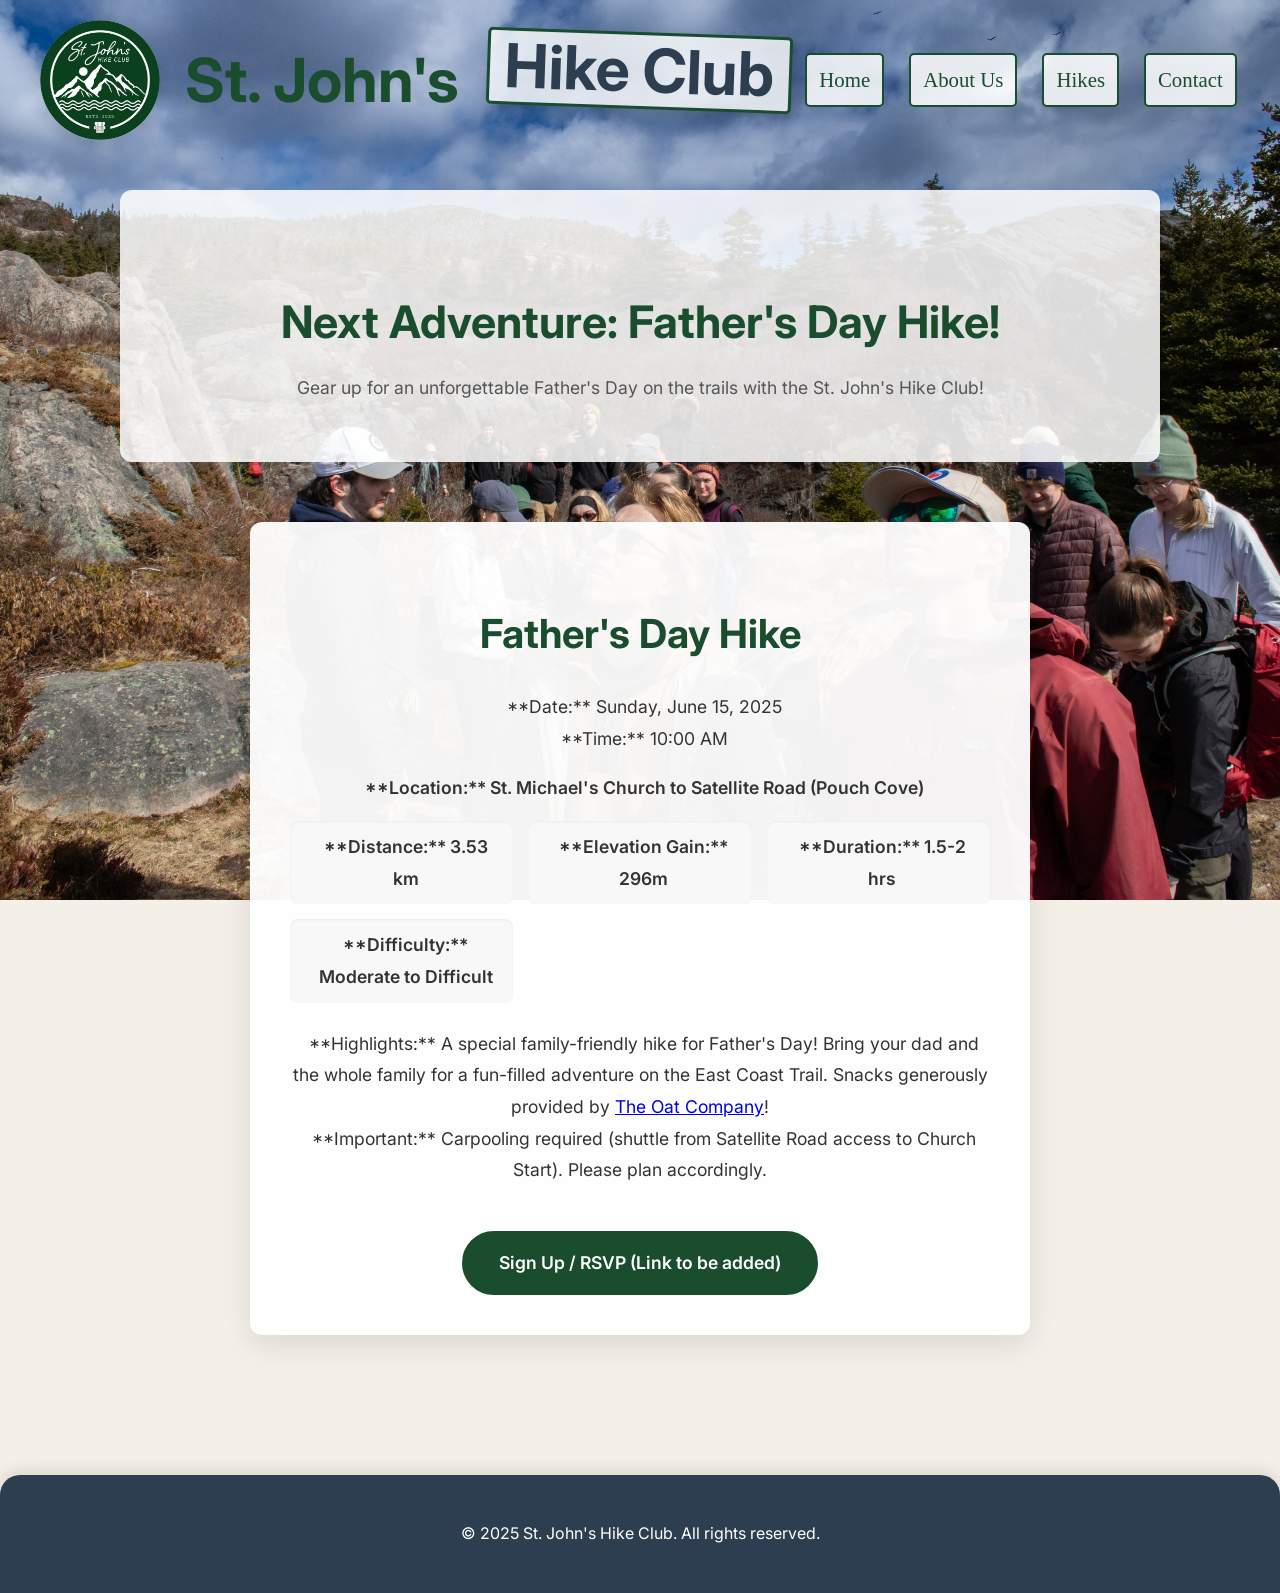
==== upcoming-hike.html @ 6f86ed7e "moved files into proper folder" ====
<!DOCTYPE html>
<html lang="en">
<head>
    <meta charset="UTF-8">
    <meta name="viewport" content="width=device-width, initial-scale=1.0">
    <title>Upcoming Hike - St. John's Hike Club</title>
    <link rel="stylesheet" href="style.css">
    <link rel="preconnect" href="https://fonts.googleapis.com">
    <link rel="preconnect" href="https://fonts.gstatic.com" crossorigin>
    <link href="https://fonts.googleapis.com/css2?family=Inter:wght@400;600;700&family=Permanent+Marker&display=swap" rel="stylesheet">
</head>
<body>
    <div class="page-wrapper" id="upcoming-hike-page">

        <header class="main-header">
    <div class="header-left">
        <a href="index.html" class="logo-link">
            <div class="logo" role="img" aria-label="St. John's Hike Club Logo"></div>
        </a>
        <div class="site-title">
            St. John's <span class="pop-text">Hike Club</span>
        </div>
    </div>
    <nav class="main-nav">
        <ul class="nav-links">
            <li><a href="index.html">Home</a></li>
            <li class="dropdown">
                <a href="our-team.html" class="dropbtn">About Us <i class="fas fa-chevron-down"></i></a>
                <div class="dropdown-content">
                    <a href="our-team.html">Our Team</a>
                    <a href="sponsors.html">Sponsors</a>
                </div>
            </li>
            <li class="dropdown">
                <a href="#" class="dropbtn">Hikes <i class="fas fa-chevron-down"></i></a>
                <div class="dropdown-content">
                    <a href="upcoming-hike.html">Upcoming Hike</a>
                    <a href="past-hikes.html">Past Hikes</a>
                    <a href="what-hikes-can-i-do.html">What Hikes Can I Do?</a>
                </div>
            </li>
            <li><a href="contact-us.html">Contact</a></li>
        </ul>
    </nav>
    <button class="menu-toggle" aria-label="Toggle navigation">
        <i class="fas fa-bars"></i>
    </button>
</header>

        <main>
            <section class="page-hero-section">
                <h2>Next Adventure: Father's Day Hike!</h2>
                <p>Gear up for an unforgettable Father's Day on the trails with the St. John's Hike Club!</p>
            </section>

            <section class="hike-details-section content-section">
                <div class="hike-info-card">
                    <h3>Father's Day Hike</h3>
                    <p class="hike-date-time">
                        <i class="icon-calendar"></i> **Date:** Sunday, June 15, 2025
                        <br>
                        <i class="icon-clock"></i> **Time:** 10:00 AM
                    </p>
                    <p class="hike-location">
                        <i class="icon-map-pin"></i> **Location:** St. Michael's Church to Satellite Road (Pouch Cove)
                    </p>
                    <ul class="hike-stats">
                        <li><i class="icon-compass"></i> **Distance:** 3.53 km</li>
                        <li><i class="icon-mountain"></i> **Elevation Gain:** 296m</li>
                        <li><i class="icon-duration"></i> **Duration:** 1.5-2 hrs</li>
                        <li><i class="icon-level"></i> **Difficulty:** Moderate to Difficult</li>
                    </ul>
                    <p class="hike-notes">
                        <i class="icon-info"></i> **Highlights:** A special family-friendly hike for Father's Day! Bring your dad and the whole family for a fun-filled adventure on the East Coast Trail. Snacks generously provided by <a href="https://www.oatcompany.com/" target="_blank">The Oat Company</a>!
                        <br>
                        <i class="icon-car"></i> **Important:** Carpooling required (shuttle from Satellite Road access to Church Start). Please plan accordingly.
                    </p>
                    <a href="https://docs.google.com/forms/d/1n0r9Js6r7krlbdeRx0V7zRt3oYnBGLpYGYvGn3ClTj8/edit" class="btn primary-btn">Sign Up / RSVP (Link to be added)</a>
                </div>
            </section>
        </main>

        <footer class="main-footer">
            <p>&copy; 2025 St. John's Hike Club. All rights reserved.</p>
        </footer>

    </div>

    <script src="script.js"></script>
</body>
</html>
---- style.css ----
/* --- Global Styles --- */
:root {
    --primary-green: #1a4d2e; /* Dark green from logo */
    --secondary-dark: #2c3e50; /* Dark for nav/footer */
    --accent-beige: #f4f0e7; /* Beige from poster inspiration */
    --text-dark: #1a1a1a;
    --text-light: #ffffff;
    --light-grey: #f8f8f8;
}

body {
    margin: 0;
    font-family: 'Inter', sans-serif;
    line-height: 1.6;
    color: var(--text-dark);
}

h1, h2, h3, h4, h5, h6 {
    font-family: 'Inter', sans-serif;
    color: var(--text-dark);
    font-weight: 700;
}

/* --- Page Wrapper for Backgrounds --- */
.page-wrapper {
    position: relative;
    min-height: 100vh;
    display: flex;
    flex-direction: column;
    justify-content: space-between;

    background-size: cover;
    background-position: center center;
    background-repeat: no-repeat;
    background-attachment: fixed;
    background-color: var(--accent-beige); /* Fallback background color if image is not found */
}

/* Ensure main content and footer are visible and stack correctly */
main {
    position: relative;
    z-index: 1;
    flex-grow: 1;
}

.main-footer {
    position: relative;
    z-index: 1;
}

/* --- Specific Page Backgrounds --- */
#home-page {
    background-image: url('images/homepage.JPG'); /* */
}

#team-page {
    background-image: url('images/exec_team1.JPG'); /* */
}

#sponsors-page {
    background-image: url('images/sponsors1.JPG'); /* */
}

#upcoming-hike-page {
    background-image: url('images/upcoming_hike.JPG'); /* */
}

#past-hikes-page {
    /* Optional: Add a specific background image for past hikes if you have one */
     background-image: url('images/past-hikes.JPG');
}

#what-hikes-page {
    /* Optional: Add a specific background image for "What Hikes Can I Do?" page */
     background-image: url('images/what_hikes_bg.JPG');
}

#contact-page {
    background-image: url('images/contact_us.JPG'); /* */
}
#what-hikes-can-i-do {
    background-image: url('images/past_hikes.JPG');
}

/* --- Header and Banner Styling --- */
.main-header {
    background-color: transparent;
    display: flex;
    justify-content: space-between;
    align-items: center;
    padding: 20px 40px;
    position: relative;
    z-index: 100;
}

.header-left {
    display: flex;
    align-items: center;
}

.logo {
    background-image: url('images/stjohns_hike_club_logo.png');
    background-size: cover;
    background-position: center;
    height: 120px; /* Increased from 100px */
    width: 120px; /* Increased from 100px */
    margin-right: 25px;
    border-radius: 50%;
    box-shadow: 0 5px 15px rgba(0,0,0,0.1);
}

.site-title {
    margin: 0;
    font-family: 'Inter', sans-serif;
    font-size: 3.8em;
    font-weight: 700;
    line-height: 1;
    color: var(--primary-green);
    position: relative;
    display: inline-block;
}

.site-title .pop-text {
    color: var(--secondary-dark);
    background-color: rgba(255, 255, 255, 0.8);
    padding: 5px 15px;
    border: 3px solid var(--primary-green);
    border-radius: 5px;
    box-shadow: 5px 5px 15px rgba(0,0,0,0.15);
    position: relative;
    left: 15px;
    top: -10px;
    transform: rotate(2deg);
    display: inline-block;
    cursor: pointer; /* Indicate it's clickable */
    transition: transform 0.3s ease, background-color 0.3s ease, color 0.3s ease, border-color 0.3s ease; /* Add transitions */
}

.site-title .pop-text:hover {
    transform: rotate(0deg) scale(1.05); /* Straighten and slightly enlarge */
    background-color: var(--primary-green); /* Change background to green */
    color: var(--accent-beige); /* Change text to beige */
    border-color: var(--secondary-dark); /* Change border color */
    box-shadow: 0 8px 20px rgba(0,0,0,0.25); /* More pronounced shadow */
}

/* --- Navigation Bar Styling --- */
.main-nav {
    margin:auto;
}

.nav-links {
    list-style: none;
    margin: 0;
    padding: 0;
    display: flex;
    align-items: center;
}

.nav-links li {
    margin-left: 25px;
    position: relative;
}

.nav-links a {
    font-family: 'Permanent Marker', cursive; /* Already set, but confirming */
    font-size: 1.3em;
    color: var(--primary-green); /* Changed to dark green for better visibility */
    text-decoration: none;
    padding: 8px 12px;
    display: block;
    font-weight: 400;
    transition: color 0.3s ease, transform 0.3s ease, background-color 0.3s ease, border-color 0.3s ease;
    border: 2px solid var(--primary-green);
    border-radius: 5px;
    background-color: rgba(255, 255, 255, 0.85); /* More opaque background for better contrast */
}

.nav-links a:hover, .nav-links a:focus {
    color: var(--accent-beige); /* Changed to primary green on hover */
    background-color: var(--primary-green); /* Changed background to beige on hover */
    transform: translateY(-2px);
}

/* Dropdown specific styles */
.dropdown-content {
    background-color: var(--secondary-dark);
    min-width: 180px;
    box-shadow: 0px 8px 16px 0px rgba(0,0,0,0.4);
    border-radius: 8px;
    overflow: hidden;
    left: 0;
    top: 100%;
    display: none;
    position: absolute;
    z-index: 1;
}

.dropdown-content a {
    font-family: 'Permanent Marker', cursive; /* Changed to Permanent Marker */
    color: var(--accent-beige); /* Changed to beige */
    padding: 10px 18px;
    font-size: 1.1em; /* Slightly larger for dropdown consistency */
    text-align: left;
    white-space: nowrap;
    background-color: rgba(44, 62, 80, 0.8); /* Slightly transparent background for dropdown items */
    border-bottom: 1px solid rgba(26, 77, 46, 0.3); /* Subtle separator */
}

.dropdown-content a:hover {
    background-color: var(--primary-green);
    color: var(--text-light); /* Keep text light on hover */
    transform: none;
}

.dropdown:hover .dropdown-content {
    display: block;
}

/* Mobile Navigation Toggle (Hamburger) */
.menu-toggle {
    display: none;
    background: none;
    border: none;
    color: var(--secondary-dark);
    font-size: 2.5em;
    cursor: pointer;
    z-index: 200;
}

/* --- Hero Section Styling (Homepage) --- */
.hero-section {
    text-align: center;
    padding: 80px 20px;
    background-color: rgba(255, 255, 255, 0.85);
    margin-bottom: 30px;
    box-shadow: 0 8px 20px rgba(0,0,0,0.1);
    border-radius: 12px;
    margin: 50px auto;
    max-width: 1000px;
    position: relative;
    overflow: hidden;
    z-index: 2;
}

.hero-section h2 {
    font-size: 3.5em;
    margin-bottom: 25px;
    line-height: 1.1;
    color: var(--primary-green);
}

.hero-section p {
    font-size: 1.3em;
    max-width: 750px;
    margin: 0 auto 50px auto;
    color: #444;
}

/* --- Button Styling --- */
.btn {
    display: inline-block;
    padding: 16px 35px;
    border-radius: 35px;
    text-decoration: none;
    font-weight: 600;
    transition: all 0.3s ease;
    margin: 0 12px;
    white-space: nowrap;
    font-size: 1.1em;
}

.primary-btn {
    background-color: var(--primary-green);
    color: var(--text-light);
    border: 2px solid var(--primary-green);
}

.primary-btn:hover {
    background-color: #113620;
    border-color: #113620;
    transform: translateY(-3px);
    box-shadow: 0 6px 12px rgba(26, 77, 46, 0.4);
}

.secondary-btn {
    background-color: transparent;
    color: var(--primary-green);
    border: 2px solid var(--primary-green);
}

.secondary-btn:hover {
    background-color: var(--primary-green);
    color: var(--text-light);
    transform: translateY(-3px);
    box-shadow: 0 6px 12px rgba(0,0,0,0.15);
}

/* --- Page Hero Section (for inner pages like Our Team, Sponsors, Hikes) --- */
.page-hero-section {
    text-align: center;
    padding: 60px 20px;
    background-color: rgba(255, 255, 255, 0.85);
    margin:  30px auto; /* Increased top margin to push it down for contact-us */
    max-width: 1000px;
    border-radius: 12px;
    box-shadow: 0 4px 10px rgba(0,0,0,0.05);
    z-index: 2;
}

.page-hero-section h2 {
    font-size: 2.8em;
    margin-bottom: 15px;
    color: var(--primary-green);
}

.page-hero-section p {
    font-size: 1.1em;
    max-width: 700px;
    margin: 0 auto;
    color: #555;
}

/* --- General Content Section for Consistency --- */
.content-section {
    max-width: 1200px; /* Adjust as needed */
    margin: 60px auto; /* Consistent top/bottom margin */
    padding: 0 20px;
    position: relative;
    z-index: 2;
}

/* --- Team Members Grid --- */
.team-members-grid {
    display: grid;
    grid-template-columns: repeat(3, minmax(280px, 1fr));
    gap: 30px;
    position: relative;
    z-index: 2;
}

.team-member-card {
    background-color: rgba(255, 255, 255, 0.95);
    padding: 20px;
    border-radius: 12px;
    box-shadow: 0 5px 15px rgba(0,0,0,0.08);
    text-align: center;
    transition: transform 0.3s ease, box-shadow 0.3s ease;
    display: flex;
    flex-direction: column;
    align-items: center;
    justify-content: space-between;
    min-height: 380px;
    z-index: 3;
}

.team-member-card:hover {
    transform: translateY(-5px);
    box-shadow: 0 8px 20px rgba(0,0,0,0.12);
}

.member-photo {
    width: 160px;
    height: 160px;
    border-radius: 50%;
    object-fit: cover;
    margin-bottom: 20px;
    border: 5px solid var(--primary-green);
    box-shadow: 0 0 0 6px rgba(26, 77, 46, 0.15);
}

.card-content {
    display: flex;
    flex-direction: column;
    align-items: center;
    flex-grow: 1;
    justify-content: center;
}

.team-member-card h3 {
    font-size: 1.6em;
    margin-top: 0;
    margin-bottom: 5px;
    color: var(--primary-green);
}

.member-title {
    font-weight: 600;
    color: var(--secondary-dark);
    margin-bottom: 10px;
    font-size: 1em;
}

.member-blurb {
    font-size: 0.9em;
    color: #666;
    line-height: 1.5;
    margin-top: auto;
    padding-top: 15px;
    border-top: 1px solid var(--light-grey);
    width: 100%;
}

/* --- Sponsors Grid --- */
.sponsors-grid {
    display: grid;
    grid-template-columns: repeat(auto-fit, minmax(300px, 1fr));
    gap: 40px;
    position: relative;
    z-index: 2;
}

.sponsor-card {
    background-color: rgba(255, 255, 255, 0.95);
    padding: 30px;
    border-radius: 12px;
    box-shadow: 0 5px 15px rgba(0,0,0,0.08);
    text-align: center;
    transition: transform 0.3s ease, box-shadow 0.3s ease;
    display: flex;
    flex-direction: column;
    align-items: center;
    justify-content: space-between;
    min-height: 380px;
    z-index: 3;
}

.sponsor-card:hover {
    transform: translateY(-5px);
    box-shadow: 0 8px 20px rgba(0,0,0,0.12);
}

.sponsor-logo {
    max-width: 180px;
    max-height: 120px;
    object-fit: contain;
    margin-bottom: 25px;
    border-radius: 8px;
    box-shadow: 0 2px 8px rgba(0,0,0,0.05);
}

.sponsor-card h3 {
    font-size: 2em;
    margin-top: 0;
    margin-bottom: 15px;
    color: var(--primary-green);
}

.sponsor-blurb {
    font-size: 1.1em;
    color: #555;
    line-height: 1.6;
    margin-top: auto;
    padding-top: 20px;
    border-top: 1px solid var(--light-grey);
    width: 100%;
    text-align: left;
}

.sponsor-card .btn {
    margin-top: 25px;
}

/* --- Past Hikes List --- */
.past-hikes-list {
    display: flex;
    flex-direction: column;
    gap: 40px;
    position: relative;
    z-index: 2;
}

.hike-card {
    background-color: rgba(255, 255, 255, 0.95);
    border-radius: 12px;
    box-shadow: 0 5px 15px rgba(0,0,0,0.08);
    display: flex;
    align-items: flex-start;
    overflow: hidden;
    transition: transform 0.3s ease, box-shadow 0.3s ease;
}

.hike-card:hover {
    transform: translateY(-5px);
    box-shadow: 0 8px 20px rgba(0,0,0,0.12);
}

.hike-image-placeholder {
    flex-shrink: 0;
    width: 280px;
    height: 200px;
    background-color: #e0e0e0;
    display: flex;
    justify-content: center;
    align-items: center;
    font-size: 1.2em;
    color: #666;
    position: relative;
    overflow: hidden;
    background-size: cover;
    background-position: center;
    /* Example: background-image: url('../images/hike_signalhill.JPG'); */
}

.hike-image-placeholder img {
    width: 100%;
    height: 100%;
    object-fit: cover;
}

.hike-date-overlay {
    position: absolute;
    bottom: 10px;
    right: 10px;
    background-color: rgba(0, 0, 0, 0.6);
    color: white;
    padding: 5px 10px;
    border-radius: 5px;
    font-size: 0.9em;
    font-weight: 600;
}

.hike-details {
    flex-grow: 1;
    padding: 25px 30px;
    text-align: left;
}

.hike-details h3 {
    font-size: 1.8em;
    margin-top: 0;
    margin-bottom: 10px;
    color: var(--primary-green);
}

.hike-location {
    font-weight: 600;
    color: var(--secondary-dark);
    margin-bottom: 10px;
    font-size: 1em;
}

.hike-meta {
    font-size: 0.9em;
    color: #777;
    margin-bottom: 15px;
    line-height: 1.4;
}

.hike-description {
    font-size: 1em;
    color: #444;
    line-height: 1.6;
    margin-bottom: 0;
}

/* --- Upcoming Hike Page Specifics --- */
.hike-details-section {
    display: flex;
    justify-content: center;
    align-items: center;
    padding: 40px 20px;
    min-height: calc(100vh - 200px); /* Adjust based on header/footer height */
    position: relative;
    z-index: 2;
}

.hike-info-card {
    background-color: rgba(255, 255, 255, 0.95);
    border-radius: 12px;
    box-shadow: 0 10px 30px rgba(0,0,0,0.1);
    padding: 40px;
    max-width: 700px;
    text-align: center;
}

.hike-info-card h3 {
    font-size: 2.5em;
    color: var(--primary-green);
    margin-bottom: 25px;
}

.hike-info-card p,
.hike-info-card ul {
    font-size: 1.1em;
    color: #333;
    line-height: 1.8;
    margin-bottom: 15px;
}

.hike-info-card ul {
    list-style: none;
    padding: 0;
    margin-bottom: 25px;
    display: grid;
    grid-template-columns: repeat(auto-fit, minmax(180px, 1fr));
    gap: 15px;
}

.hike-info-card li {
    background-color: var(--light-grey);
    padding: 10px 15px;
    border-radius: 8px;
    font-weight: 600;
    display: flex;
    align-items: center;
    justify-content: center;
    text-align: center;
    box-shadow: inset 0 1px 3px rgba(0,0,0,0.05);
}

.hike-info-card i {
    margin-right: 8px;
    color: var(--primary-green);
}

.hike-info-card .btn {
    margin-top: 30px;
    width: auto;
    min-width: 200px;
}

/* --- What Hikes Can I Do? Page Specifics --- */
.hike-types-grid {
    display: grid;
    grid-template-columns: repeat(auto-fit, minmax(300px, 1fr));
    gap: 30px;
}

.hike-type-card {
    background-color: rgba(255, 255, 255, 0.95);
    border-radius: 12px;
    box-shadow: 0 5px 15px rgba(0,0,0,0.08);
    padding: 30px;
    text-align: left;
    transition: transform 0.3s ease, box-shadow 0.3s ease;
}

.hike-type-card:hover {
    transform: translateY(-5px);
    box-shadow: 0 8px 20px rgba(0,0,0,0.12);
}

.hike-type-card h3 {
    font-size: 1.8em;
    color: var(--primary-green);
    margin-top: 0;
    margin-bottom: 15px;
}

.hike-type-card p {
    font-size: 1em;
    color: #444;
    line-height: 1.6;
    margin-bottom: 20px;
}

.hike-type-card ul {
    list-style: none;
    padding: 0;
    margin: 0;
}

.hike-type-card li {
    font-size: 0.95em;
    color: #555;
    margin-bottom: 8px;
    line-height: 1.4;
}

.hike-type-card li strong {
    color: var(--secondary-dark);
}

/* --- Contact Form Styling --- */
.contact-form-container {
    background-color: rgba(255, 255, 255, 0.95);
    padding: 40px;
    border-radius: 12px;
    box-shadow: 0 5px 15px rgba(0,0,0,0.08);
    max-width: 600px;
    margin: 40px auto; /* Center the form */
    display: flex;
    flex-direction: column;
    gap: 20px;
}

.contact-form .form-group {
    margin-bottom: 20px;
}

.contact-form label {
    display: block;
    font-weight: 600;
    margin-bottom: 8px;
    color: var(--secondary-dark);
    font-size: 1.1em;
}

.contact-form input[type="text"],
.contact-form input[type="email"],
.contact-form textarea {
    width: 100%;
    padding: 12px;
    border: 1px solid var(--light-grey);
    border-radius: 8px;
    font-size: 1em;
    box-sizing: border-box; /* Include padding in width */
    transition: border-color 0.3s ease, box-shadow 0.3s ease;
}

.contact-form input[type="text"]:focus,
.contact-form input[type="email"]:focus,
.contact-form textarea:focus {
    border-color: var(--primary-green);
    box-shadow: 0 0 0 3px rgba(26, 77, 46, 0.2);
    outline: none;
}

.contact-form textarea {
    resize: vertical; /* Allow vertical resizing */
    min-height: 120px;
}

.contact-form .btn {
    width: auto; /* Make button fit content */
    padding: 12px 25px;
    font-size: 1.1em;
    margin-top: 10px;
}

.contact-info-section {
    text-align: center;
    margin-top: 50px;
    padding: 30px;
    background-color: rgba(255, 255, 255, 0.9);
    border-radius: 12px;
    box-shadow: 0 5px 15px rgba(0,0,0,0.05);
    max-width: 600px;
    margin-left: auto;
    margin-right: auto;
    color: #333;
}

.contact-info-section h3 {
    color: var(--primary-green);
    margin-bottom: 25px;
    font-size: 1.8em;
}

.contact-info-section p {
    font-size: 1.1em;
    margin-bottom: 12px;
}

.contact-info-section p i {
    margin-right: 10px;
    color: var(--primary-green);
}

.contact-info-section a {
    color: var(--primary-green);
    text-decoration: none;
    font-weight: 500;
}

.contact-info-section a:hover {
    text-decoration: underline;
}

/* --- Footer Styling --- */
.main-footer {
    background-color: var(--secondary-dark);
    color: var(--text-light);
    padding: 30px;
    text-align: center;
    font-size: 1em;
    margin-top: 80px;
    display: flex;
    flex-direction: column;
    align-items: center;
    justify-content: center;
    border-top-left-radius: 20px;
    border-top-right-radius: 20px;
    box-shadow: 0 -5px 15px rgba(0,0,0,0.1);
    z-index: 1;
}

/* --- Responsive Adjustments --- */
/* For 2 columns on medium screens (tablets) */
@media (max-width: 1024px) {
    .team-members-grid {
        grid-template-columns: repeat(2, minmax(280px, 1fr));
        max-width: 700px;
    }
}

/* Mobile navigation and general layout adjustments */
@media (max-width: 992px) {
    .main-header {
        flex-direction: column;
        align-items: flex-start;
        padding: 20px;
    }

    .header-left {
        width: 100%;
        justify-content: center;
        margin-bottom: 20px;
    }

    .site-title {
        font-size: 2.8em;
    }

    .site-title .pop-text {
        left: 10px;
        top: -8px;
        padding: 3px 10px;
        transform: rotate(0deg);
    }

    .menu-toggle {
        display: block;
        position: absolute;
        right: 20px;
        top: 20px;
        color: var(--primary-green);
    }

    .main-nav {
        position: fixed;
        top: 0;
        right: -100%;
        width: 70%;
        height: 100%;
        background-color: rgba(44, 62, 80, 0.95);
        padding-top: 80px;
        transition: right 0.4s ease-in-out;
        z-index: 150;
        flex-direction: column;
        align-items: center;
        justify-content: flex-start;
        box-shadow: -5px 0 15px rgba(0,0,0,0.3);
    }

    .main-nav.active {
        right: 0;
    }

    .nav-links {
        flex-direction: column;
        width: 100%;
        text-align: center;
    }

    .nav-links li {
        margin: 15px 0;
    }

    .nav-links a {
        font-size: 1.4em;
        color: var(--text-light);
        padding: 15px 0;
        /* Re-apply styles for mobile nav links if needed */
        border: none; /* Remove border in mobile nav if desired */
        background-color: transparent;
        border-radius: 0;
    }

    .nav-links a:hover, .nav-links a:focus {
        background-color: rgba(255, 255, 255, 0.1);
        border-radius: 0;
    }

    .dropdown .dropdown-content {
        position: static;
        display: none;
        width: 100%;
        box-shadow: none;
        background-color: rgba(62, 94, 127, 0.9);
        border-radius: 0;
    }

    .dropdown.active .dropdown-content {
        display: block;
    }

    .hero-section, .page-hero-section {
        padding: 60px 15px;
        margin: 30px auto;
    }

    .hero-section h2, .page-hero-section h2 {
        font-size: 2.8em;
    }

    .hero-section p, .page-hero-section p {
        font-size: 1.1em;
    }

    .btn {
        padding: 14px 28px;
        margin: 10px 0;
        width: 90%;
        max-width: 350px;
    }

    .main-footer {
        padding: 20px;
    }
}

/* For single column on small mobile screens */
@media (max-width: 768px) {
    .team-members-grid {
        grid-template-columns: 1fr;
        gap: 20px;
        margin: 40px auto;
        padding: 0 15px;
        max-width: 400px;
    }

    .member-photo {
        width: 140px;
        height: 140px;
    }

    .team-member-card {
        min-height: auto;
    }

    /* Responsive adjustments for sponsors grid */
    .sponsors-grid {
        grid-template-columns: 1fr;
        max-width: 400px;
    }

    .sponsor-card {
        min-height: auto;
    }

    .sponsor-logo {
        max-width: 150px;
        max-height: 100px;
    }

    .sponsor-card h3 {
        font-size: 1.8em;
    }

    .sponsor-blurb {
        font-size: 1em;
        text-align: center;
    }

    /* Responsive adjustments for past hikes cards */
    .hike-card {
        flex-direction: column;
        align-items: center;
    }

    .hike-image-placeholder {
        width: 100%;
        height: 250px;
        border-radius: 12px 12px 0 0;
    }

    .hike-details {
        padding: 20px;
        text-align: center;
    }

    .hike-details h3 {
        font-size: 1.6em;
    }

    .hike-description {
        font-size: 0.9em;
    }

    .hike-date-overlay {
        bottom: auto;
        top: 10px;
        left: 10px;
        right: auto;
        padding: 5px 8px;
    }

    /* Responsive adjustments for upcoming hike */
    .hike-info-card {
        padding: 30px 20px;
    }

    .hike-info-card h3 {
        font-size: 2em;
    }

    .hike-info-card ul {
        grid-template-columns: 1fr;
    }

    /* Responsive adjustments for contact page */
    .contact-form-container, .contact-info-section {
        padding: 25px;
        margin: 30px auto;
    }

    .contact-form label {
        font-size: 1em;
    }

    .contact-form input[type="text"],
    .contact-form input[type="email"],
    .contact-form textarea {
        padding: 10px;
        font-size: 0.95em;
    }

    .contact-info-section h3 {
        font-size: 1.6em;
    }

    .contact-info-section p {
        font-size: 1em;
    }
}

/* --- New Homepage Sections Styles --- */
/* General styling for content sections */
.content-section {
    max-width: 1200px;
    margin: 60px auto; /* Consistent spacing above and below */
    padding: 0 20px; /* Padding on the sides */
    position: relative;
    z-index: 2;
    text-align: center; /* Center align content within these sections */
}

.section-title {
    font-size: 2.5em;
    color: var(--primary-green);
    margin-bottom: 40px;
    text-align: center;
    line-height: 1.2;
}

.section-content {
    background-color: rgba(255, 255, 255, 0.95);
    padding: 40px;
    border-radius: 12px;
    box-shadow: 0 5px 15px rgba(0,0,0,0.08);
}

.section-image {
    max-width: 100%;
    height: auto;
    border-radius: 8px;
    box-shadow: 0 2px 8px rgba(0,0,0,0.1);
    margin-bottom: 30px; /* Space below image before text on stacked layout */
}

/* Layout for Team and Sponsors sections (image + text) */
.team-overview,
.sponsors-overview {
    display: flex;
    flex-direction: column; /* Default to column stacking for small screens */
    align-items: center; /* Center items when stacked */
    gap: 30px; /* Space between image and text */
    margin-bottom: 30px; /* Space below this content block */
}

/* Responsive adjustment for larger screens (e.g., tablets and desktops) */
@media (min-width: 768px) {
    .team-overview,
    .sponsors-overview {
        flex-direction: row; /* Arrange items in a row */
        text-align: left; /* Align text to the left when in row */
        justify-content: center; /* Center the entire row horizontally */
    }
    .team-overview .team-photo-container,
    .sponsors-overview .sponsor-photo-container {
        flex-shrink: 0; /* Don't shrink the image container */
        width: 40%; /* Image takes 40% width */
        max-width: 400px; /* Limit max width of the image */
    }
    .team-overview .team-blurb-container,
    .sponsors-overview .sponsor-blurb-container {
        flex-grow: 1; /* Allow text container to grow */
        width: 60%; /* Text takes 60% width */
        padding-left: 20px; /* Space between image and text */
        display: flex; /* Use flex to align content within the blurb container */
        flex-direction: column;
        justify-content: center; /* Vertically center the text and button */
    }
    /* Special order for the Sponsors section (image on right, text on left) */
    .sponsors-overview {
        flex-direction: row-reverse; /* Reverses the order of image and text */
    }
    .sponsors-overview .sponsor-blurb-container {
        padding-left: 0; /* Remove left padding */
        padding-right: 20px; /* Add right padding */
    }
}


/* New to Hiking Section Specifics */
.hiking-guide p {
    font-size: 1.1em;
    line-height: 1.6;
    margin-bottom: 25px;
    max-width: 800px; /* Keep text readable width */
    margin-left: auto;
    margin-right: auto;
}

.hiking-guide ul {
    list-style: none; /* Remove default bullet points */
    padding: 0;
    margin: 20px auto; /* Space around the list */
    max-width: 800px; /* Keep list readable width */
    text-align: left; /* Align list items to the left */
}

.hiking-guide li {
    background-color: var(--light-grey);
    padding: 15px 20px;
    margin-bottom: 15px; /* Space between list items */
    border-left: 5px solid var(--primary-green); /* Green accent bar */
    border-radius: 8px;
    font-size: 1.1em;
    line-height: 1.5;
    box-shadow: 0 2px 5px rgba(0,0,0,0.05);
}

.hiking-guide li strong {
    color: var(--secondary-dark); /* Darker text for bold parts */
}

.new-to-hiking-section .btn {
    margin-top: 20px; /* Space above the button */
}

/* Call to Action Section Specifics */
.call-to-action-section p {
    font-size: 1.1em;
    line-height: 1.7;
    margin-bottom: 20px;
    max-width: 800px; /* Keep text readable width */
    margin-left: auto;
    margin-right: auto;
}

.call-to-action-section .btn {
    margin-top: 30px; /* Space above the button */
}
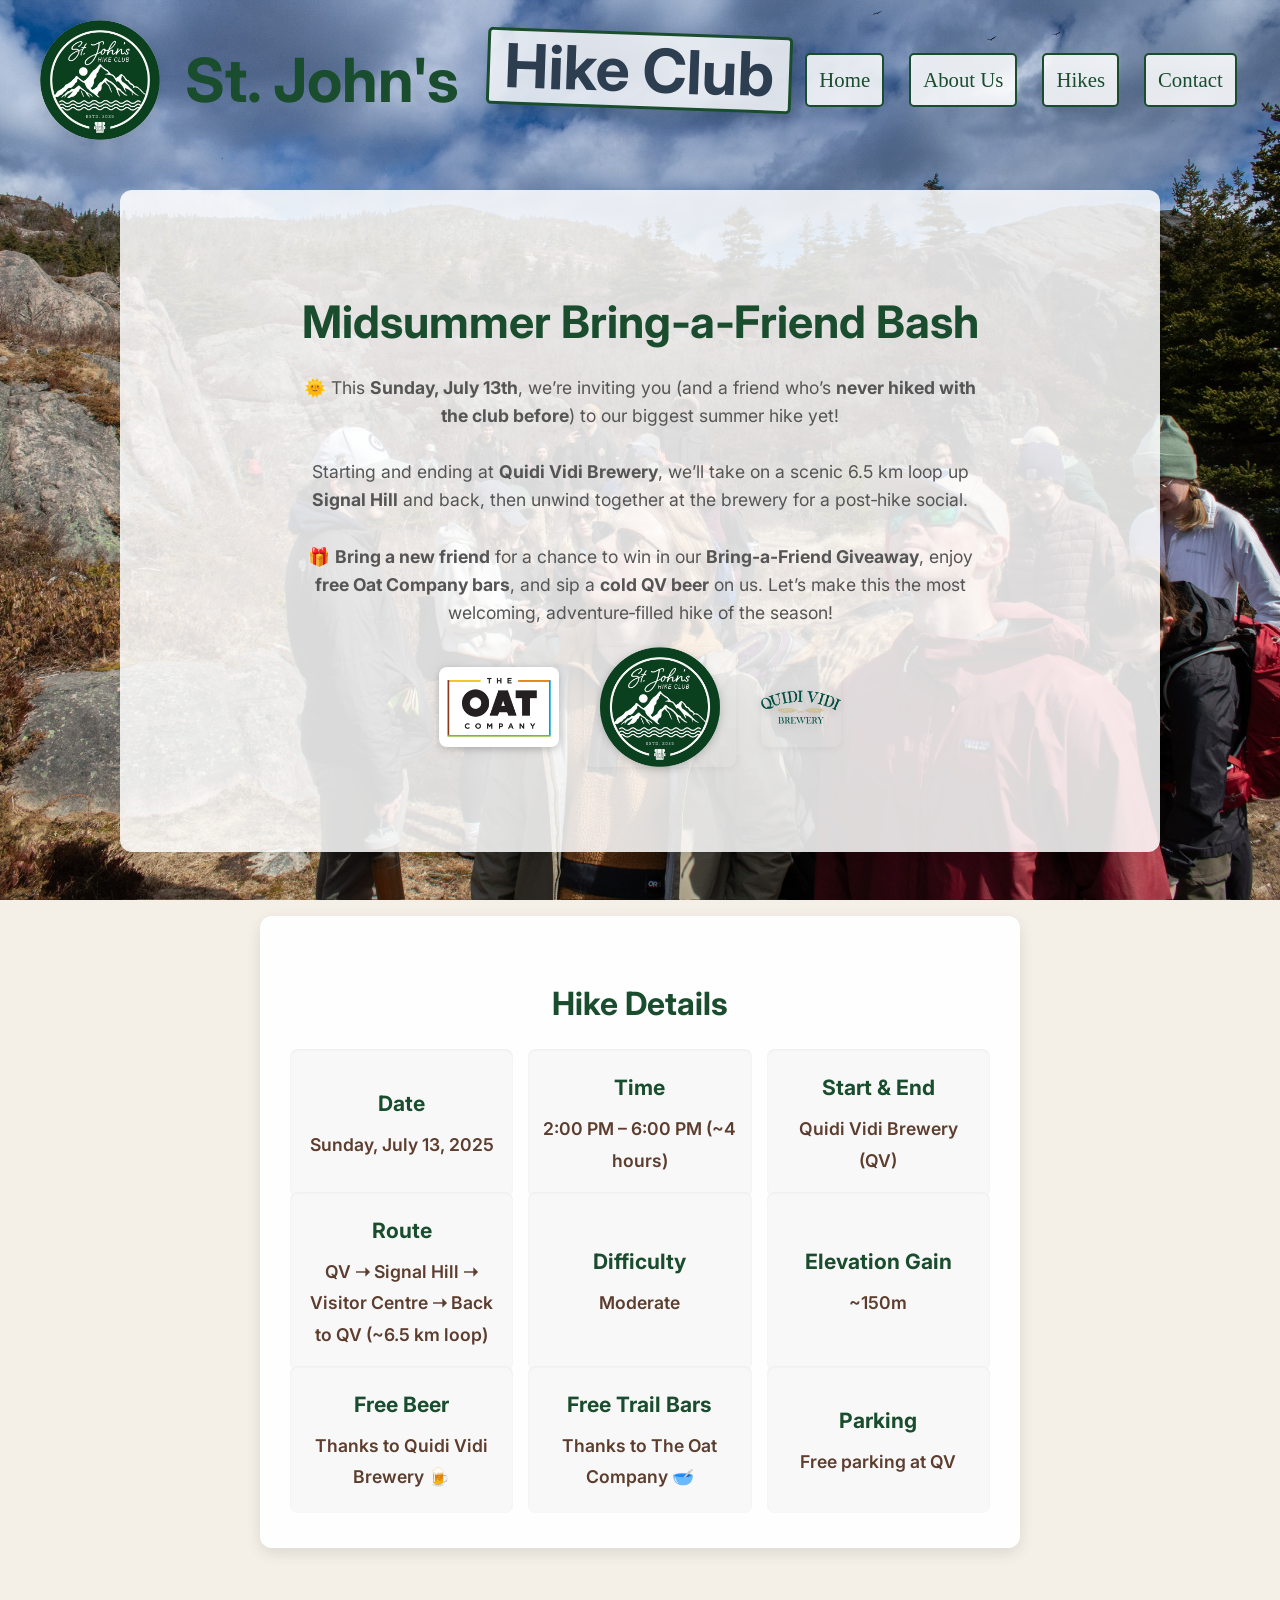
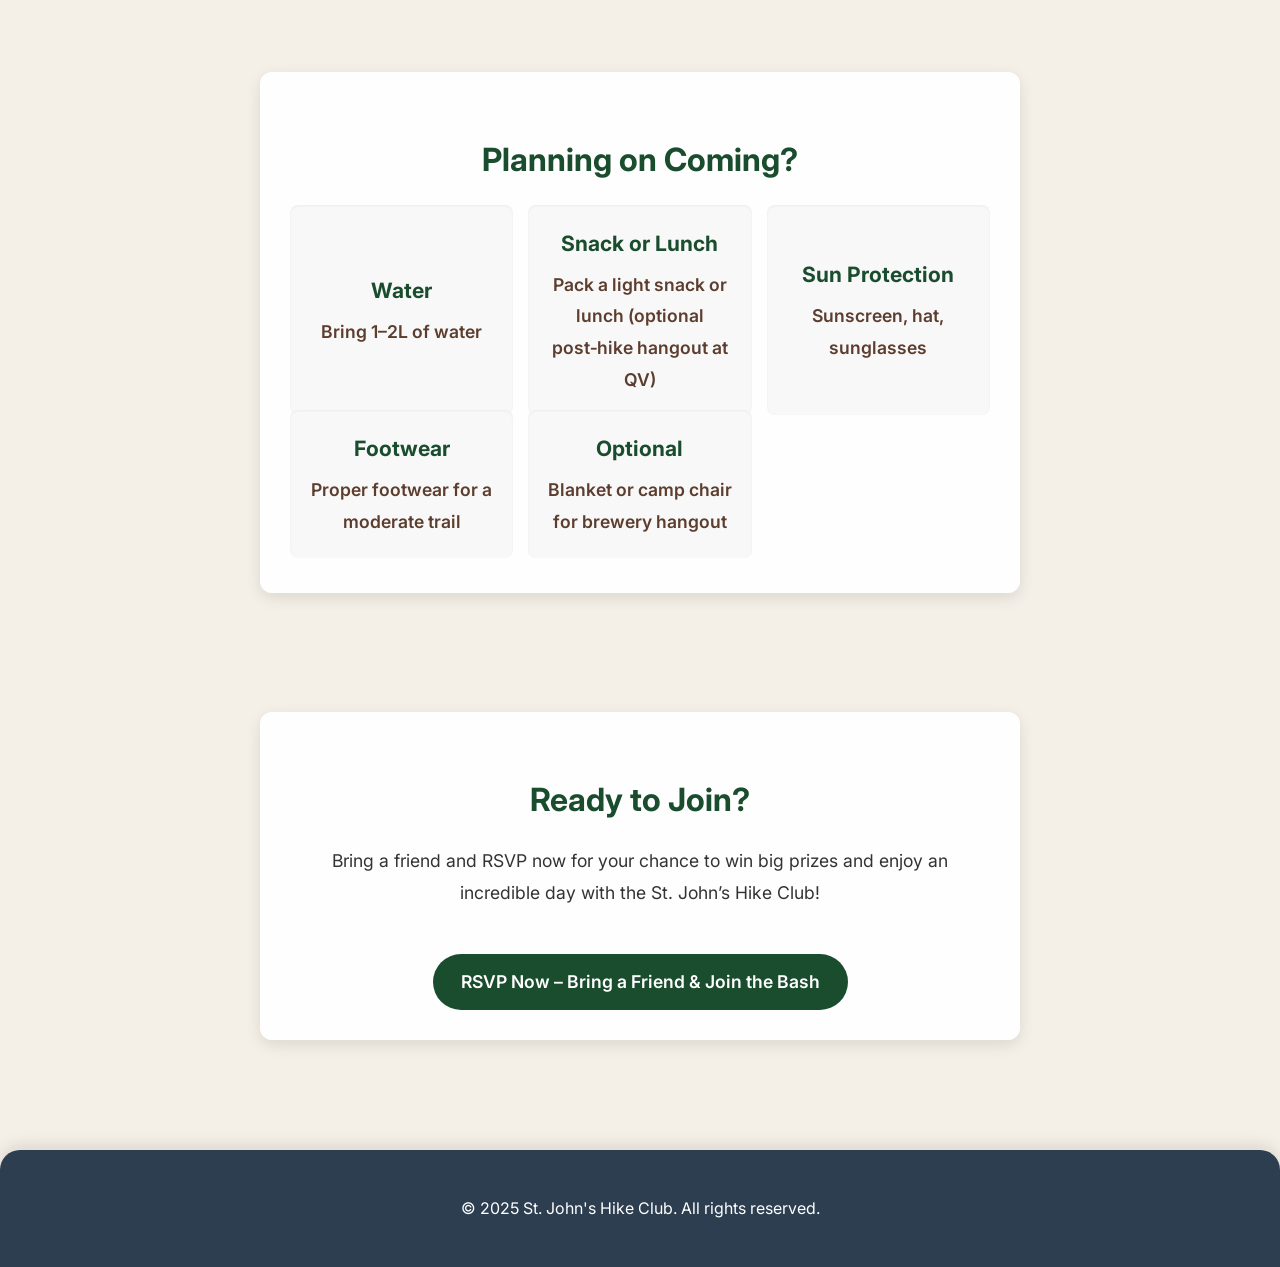
==== commit 16d50533: "changed annoucement page" ====
--- a/upcoming-hike.html
+++ b/upcoming-hike.html
@@ -3,79 +3,156 @@
 <head>
     <meta charset="UTF-8">
     <meta name="viewport" content="width=device-width, initial-scale=1.0">
-    <title>Upcoming Hike - St. John's Hike Club</title>
+    <title>Midsummer Bring-a-Friend Bash - St. John's Hike Club</title>
     <link rel="stylesheet" href="style.css">
     <link rel="preconnect" href="https://fonts.googleapis.com">
     <link rel="preconnect" href="https://fonts.gstatic.com" crossorigin>
     <link href="https://fonts.googleapis.com/css2?family=Inter:wght@400;600;700&family=Permanent+Marker&display=swap" rel="stylesheet">
+    <link rel="stylesheet" href="style.css">
+    <link rel="stylesheet" href="upcoming-styles.css">
 </head>
 <body>
     <div class="page-wrapper" id="upcoming-hike-page">
 
         <header class="main-header">
-    <div class="header-left">
-        <a href="index.html" class="logo-link">
-            <div class="logo" role="img" aria-label="St. John's Hike Club Logo"></div>
-        </a>
-        <div class="site-title">
-            St. John's <span class="pop-text">Hike Club</span>
-        </div>
-    </div>
-    <nav class="main-nav">
-        <ul class="nav-links">
-            <li><a href="index.html">Home</a></li>
-            <li class="dropdown">
-                <a href="our-team.html" class="dropbtn">About Us <i class="fas fa-chevron-down"></i></a>
-                <div class="dropdown-content">
-                    <a href="our-team.html">Our Team</a>
-                    <a href="sponsors.html">Sponsors</a>
+            <div class="header-left">
+                <a href="index.html" class="logo-link">
+                    <div class="logo" role="img" aria-label="St. John's Hike Club Logo"></div>
+                </a>
+                <div class="site-title">
+                    St. John's <span class="pop-text">Hike Club</span>
                 </div>
-            </li>
-            <li class="dropdown">
-                <a href="#" class="dropbtn">Hikes <i class="fas fa-chevron-down"></i></a>
-                <div class="dropdown-content">
-                    <a href="upcoming-hike.html">Upcoming Hike</a>
-                    <a href="past-hikes.html">Past Hikes</a>
-                    <a href="what-hikes-can-i-do.html">What Hikes Can I Do?</a>
-                </div>
-            </li>
-            <li><a href="contact-us.html">Contact</a></li>
-        </ul>
-    </nav>
-    <button class="menu-toggle" aria-label="Toggle navigation">
-        <i class="fas fa-bars"></i>
-    </button>
-</header>
+            </div>
+            <nav class="main-nav">
+                <ul class="nav-links">
+                    <li><a href="index.html">Home</a></li>
+                    <li class="dropdown">
+                        <a href="our-team.html" class="dropbtn">About Us</a>
+                        <div class="dropdown-content">
+                            <a href="our-team.html">Our Team</a>
+                            <a href="sponsors.html">Sponsors</a>
+                        </div>
+                    </li>
+                    <li class="dropdown">
+                        <a href="#" class="dropbtn">Hikes</a>
+                        <div class="dropdown-content">
+                            <a href="upcoming-hike.html">Upcoming Hike</a>
+                            <a href="past-hikes.html">Past Hikes</a>
+                            <a href="what-hikes-can-i-do.html">What Hikes Can I Do?</a>
+                        </div>
+                    </li>
+                    <li><a href="contact-us.html">Contact</a></li>
+                </ul>
+            </nav>
+            <button class="menu-toggle" aria-label="Toggle navigation">
+                <i class="fas fa-bars"></i>
+            </button>
+        </header>
 
         <main>
+            <!-- Section 1: Hero / Announcement -->
             <section class="page-hero-section">
-                <h2>Next Adventure: Father's Day Hike!</h2>
-                <p>Gear up for an unforgettable Father's Day on the trails with the St. John's Hike Club!</p>
-            </section>
+  <h2>Midsummer Bring‑a‑Friend Bash</h2>
+  <p class="hero-blurb">
+    🌞 This <b>Sunday, July 13th</b>, we’re inviting you (and a friend who’s <b>never hiked with the club before</b>) to our biggest summer hike yet!  
+    <br><br>
+    Starting and ending at <b>Quidi Vidi Brewery</b>, we’ll take on a scenic 6.5 km loop up <b>Signal Hill</b> and back, then unwind together at the brewery for a post‑hike social.  
+    <br><br>
+    🎁 <b>Bring a new friend</b> for a chance to win in our <b>Bring‑a‑Friend Giveaway</b>, enjoy <b>free Oat Company bars</b>, and sip a <b>cold QV beer</b> on us. Let’s make this the most welcoming, adventure‑filled hike of the season!
+  </p>
 
+  <!-- Sponsors Row -->
+  <div class="hero-sponsors">
+    <img src="images/logo.JPG" alt="The Oat Company Logo" class="sponsor-logo">
+    <img src="images/stjohns_hike_club_logo.png" alt="St. John's Hike Club Logo" class="sponsor-logo central-logo">
+    <img src="images/qv_logo.JPG" alt="Quidi Vidi Brewery Logo" class="sponsor-logo">
+  </div>
+</section>
+
+
+            <!-- Section 2: Hike Details -->
             <section class="hike-details-section content-section">
+  <div class="hike-info-card">
+    <h3>Hike Details</h3>
+    <ul class="hike-cards-grid">
+      <li class="hike-card">
+        <div class="hike-card-title">Date</div>
+        <div class="hike-card-detail">Sunday, July 13, 2025</div>
+      </li>
+      <li class="hike-card">
+        <div class="hike-card-title">Time</div>
+        <div class="hike-card-detail">2:00 PM – 6:00 PM (~4 hours)</div>
+      </li>
+      <li class="hike-card">
+        <div class="hike-card-title">Start & End</div>
+        <div class="hike-card-detail">Quidi Vidi Brewery (QV)</div>
+      </li>
+      <li class="hike-card">
+        <div class="hike-card-title">Route</div>
+        <div class="hike-card-detail">QV ➝ Signal Hill ➝ Visitor Centre ➝ Back to QV (~6.5 km loop)</div>
+      </li>
+      <li class="hike-card">
+        <div class="hike-card-title">Difficulty</div>
+        <div class="hike-card-detail">Moderate</div>
+      </li>
+      <li class="hike-card">
+        <div class="hike-card-title">Elevation Gain</div>
+        <div class="hike-card-detail">~150m</div>
+      </li>
+      <li class="hike-card">
+        <div class="hike-card-title">Free Beer</div>
+        <div class="hike-card-detail">Thanks to Quidi Vidi Brewery 🍺</div>
+      </li>
+      <li class="hike-card">
+        <div class="hike-card-title">Free Trail Bars</div>
+        <div class="hike-card-detail">Thanks to The Oat Company 🥣</div>
+      </li>
+      <li class="hike-card">
+        <div class="hike-card-title">Parking</div>
+        <div class="hike-card-detail">Free parking at QV</div>
+      </li>
+    </ul>
+  </div>
+</section>
+
+
+
+            <!-- Section 3: Planning on Coming? -->
+           <section class="hike-details-section content-section">
+  <div class="hike-info-card">
+    <h3>Planning on Coming?</h3>
+    <ul class="hike-cards-grid">
+      <li class="hike-card">
+        <div class="hike-card-title">Water</div>
+        <div class="hike-card-detail">Bring 1–2L of water</div>
+      </li>
+      <li class="hike-card">
+        <div class="hike-card-title">Snack or Lunch</div>
+        <div class="hike-card-detail">Pack a light snack or lunch (optional post‑hike hangout at QV)</div>
+      </li>
+      <li class="hike-card">
+        <div class="hike-card-title">Sun Protection</div>
+        <div class="hike-card-detail">Sunscreen, hat, sunglasses</div>
+      </li>
+      <li class="hike-card">
+        <div class="hike-card-title">Footwear</div>
+        <div class="hike-card-detail">Proper footwear for a moderate trail</div>
+      </li>
+      <li class="hike-card">
+        <div class="hike-card-title">Optional</div>
+        <div class="hike-card-detail">Blanket or camp chair for brewery hangout</div>
+      </li>
+    </ul>
+  </div>
+</section>
+
+
+            <!-- Section 4: RSVP Call to Action -->
+            <section class="content-section">
                 <div class="hike-info-card">
-                    <h3>Father's Day Hike</h3>
-                    <p class="hike-date-time">
-                        <i class="icon-calendar"></i> **Date:** Sunday, June 15, 2025
-                        <br>
-                        <i class="icon-clock"></i> **Time:** 10:00 AM
-                    </p>
-                    <p class="hike-location">
-                        <i class="icon-map-pin"></i> **Location:** St. Michael's Church to Satellite Road (Pouch Cove)
-                    </p>
-                    <ul class="hike-stats">
-                        <li><i class="icon-compass"></i> **Distance:** 3.53 km</li>
-                        <li><i class="icon-mountain"></i> **Elevation Gain:** 296m</li>
-                        <li><i class="icon-duration"></i> **Duration:** 1.5-2 hrs</li>
-                        <li><i class="icon-level"></i> **Difficulty:** Moderate to Difficult</li>
-                    </ul>
-                    <p class="hike-notes">
-                        <i class="icon-info"></i> **Highlights:** A special family-friendly hike for Father's Day! Bring your dad and the whole family for a fun-filled adventure on the East Coast Trail. Snacks generously provided by <a href="https://www.oatcompany.com/" target="_blank">The Oat Company</a>!
-                        <br>
-                        <i class="icon-car"></i> **Important:** Carpooling required (shuttle from Satellite Road access to Church Start). Please plan accordingly.
-                    </p>
-                    <a href="https://docs.google.com/forms/d/1n0r9Js6r7krlbdeRx0V7zRt3oYnBGLpYGYvGn3ClTj8/edit" class="btn primary-btn">Sign Up / RSVP (Link to be added)</a>
+                    <h3>Ready to Join?</h3>
+                    <p>Bring a friend and RSVP now for your chance to win big prizes and enjoy an incredible day with the St. John’s Hike Club!</p>
+                    <a href="[INSERT RSVP LINK HERE]" class="btn primary-btn">RSVP Now – Bring a Friend & Join the Bash</a>
                 </div>
             </section>
         </main>
@@ -88,4 +165,4 @@
 
     <script src="script.js"></script>
 </body>
-</html>+</html>
--- a/upcoming-styles.css
+++ b/upcoming-styles.css
@@ -0,0 +1,205 @@
+/* Global Variables */
+:root {
+    --primary-green: #1a4d2e;
+    --secondary-dark: #2c3e50;
+    --accent-beige: #f4f0e7;
+    --text-dark: #1a1a1a;
+    --text-light: #ffffff;
+    --light-grey: #f8f8f8;
+}
+
+/* Page Background */
+#upcoming-hike-page {
+    background-image: url('images/upcoming_hike.JPG');
+    background-size: cover;
+    background-position: center;
+    background-repeat: no-repeat;
+    background-attachment: fixed;
+}
+
+/* Section Wrapper */
+.hike-details-section,
+.content-section {
+    display: flex;
+    justify-content: center;
+    align-items: center;
+    flex-direction: column;
+    margin: 0 auto;
+    padding: 0;
+    max-width: 1100px;
+}
+
+/* Card Container */
+.hike-info-card {
+    margin: 30px 0;
+    padding: 30px;
+    background-color: rgba(255, 255, 255, 0.95);
+    border-radius: 12px;
+    box-shadow: 0 5px 15px rgba(0, 0, 0, 0.1);
+    text-align: center;
+    width: 100%;
+}
+
+/* Card Headings */
+.hike-info-card h3 {
+    font-size: 2em;
+    color: var(--primary-green);
+    margin-bottom: 20px;
+}
+
+/* Grid of Cards */
+.hike-cards-grid {
+    display: grid;
+    grid-template-columns: repeat(4, 1fr); /* 4 columns on desktop */
+    gap: 20px;
+    list-style: none; /* Remove default UL styles */
+    padding: 0;
+    margin: 0;
+    width: 100%;
+}
+
+/* Individual Card */
+.hike-card {
+    background-color: rgba(255, 255, 255, 0.95);
+    border-radius: 10px;
+    box-shadow: 0 4px 10px rgba(0, 0, 0, 0.1);
+    display: flex;
+    flex-direction: column;
+    justify-content: space-between;
+    height: 100%; /* Equal heights */
+    text-align: center;
+    padding: 15px;
+    transition: transform 0.3s ease, box-shadow 0.3s ease;
+}
+
+.hike-card:hover {
+    transform: translateY(-3px);
+    box-shadow: 0 6px 15px rgba(0, 0, 0, 0.15);
+}
+
+/* Card Title & Details */
+.hike-card-title {
+    font-size: 1.2em;
+    font-weight: 700;
+    color: var(--primary-green);
+    margin-bottom: 6px;
+}
+
+.hike-card-detail {
+    font-size: 1em;
+    color: #5c3d2e; /* earthy brown */
+}
+
+/* Sponsor Logos Row */
+.hero-sponsors {
+    display: flex;
+    justify-content: center;
+    align-items: center;
+    margin-top: 20px;
+    gap: 25px;
+}
+
+.sponsor-logo {
+    height: 80px;
+    object-fit: contain;
+    filter: drop-shadow(0 2px 4px rgba(0, 0, 0, 0.2));
+    transition: transform 0.3s ease;
+}
+
+.sponsor-logo:hover {
+    transform: scale(1.05);
+}
+
+.central-logo {
+    height: 175px; /* slightly larger for SJHC */
+}
+
+/* Buttons */
+.btn {
+    display: inline-block;
+    padding: 14px 28px;
+    border-radius: 35px;
+    text-decoration: none;
+    font-weight: 600;
+    font-size: 1.1em;
+    margin: 15px auto 0 auto;
+    transition: all 0.3s ease;
+}
+
+.primary-btn {
+    background-color: var(--primary-green);
+    color: var(--text-light);
+    border: none;
+}
+
+.primary-btn:hover {
+    background-color: #113620;
+    transform: translateY(-2px);
+}
+
+/* Responsive: 2 columns on tablets, 1 on mobile */
+@media (max-width: 992px) {
+    .hike-cards-grid {
+        grid-template-columns: repeat(2, 1fr);
+    }
+}
+
+@media (max-width: 768px) {
+    .hike-cards-grid {
+        grid-template-columns: 1fr;
+    }
+
+    .hike-info-card {
+        padding: 20px;
+    }
+
+    .hero-sponsors {
+        flex-direction: column;
+    }
+
+    .sponsor-logo,
+    .central-logo {
+        height: 50px;
+    }
+}
+/* Retro Announcement Style */
+.retro-announcement {
+    background-color: #f4f0e7;
+    color: var(--primary-green);
+    text-align: center;
+    padding: 50px 20px;
+    border-radius: 12px;
+    box-shadow: 0 5px 20px rgba(0, 0, 0, 0.1);
+}
+
+.announcement-header {
+    font-family: 'Permanent Marker', cursive;
+    font-size: 2.5em;
+    font-weight: bold;
+    line-height: 1.2;
+    margin-bottom: 20px;
+}
+
+.announcement-banner {
+    display: inline-block;
+    background-color: var(--primary-green);
+    color: var(--text-light);
+    padding: 8px 20px;
+    border-radius: 6px;
+    font-weight: 700;
+    font-size: 1.2em;
+    margin-bottom: 25px;
+}
+
+.announcement-body {
+    font-size: 1.5em;
+    font-weight: 600;
+    margin: 10px 0 20px 0;
+    color: var(--primary-green);
+}
+
+.announcement-subtext {
+    font-size: 1.1em;
+    line-height: 1.6;
+    color: #444;
+}
